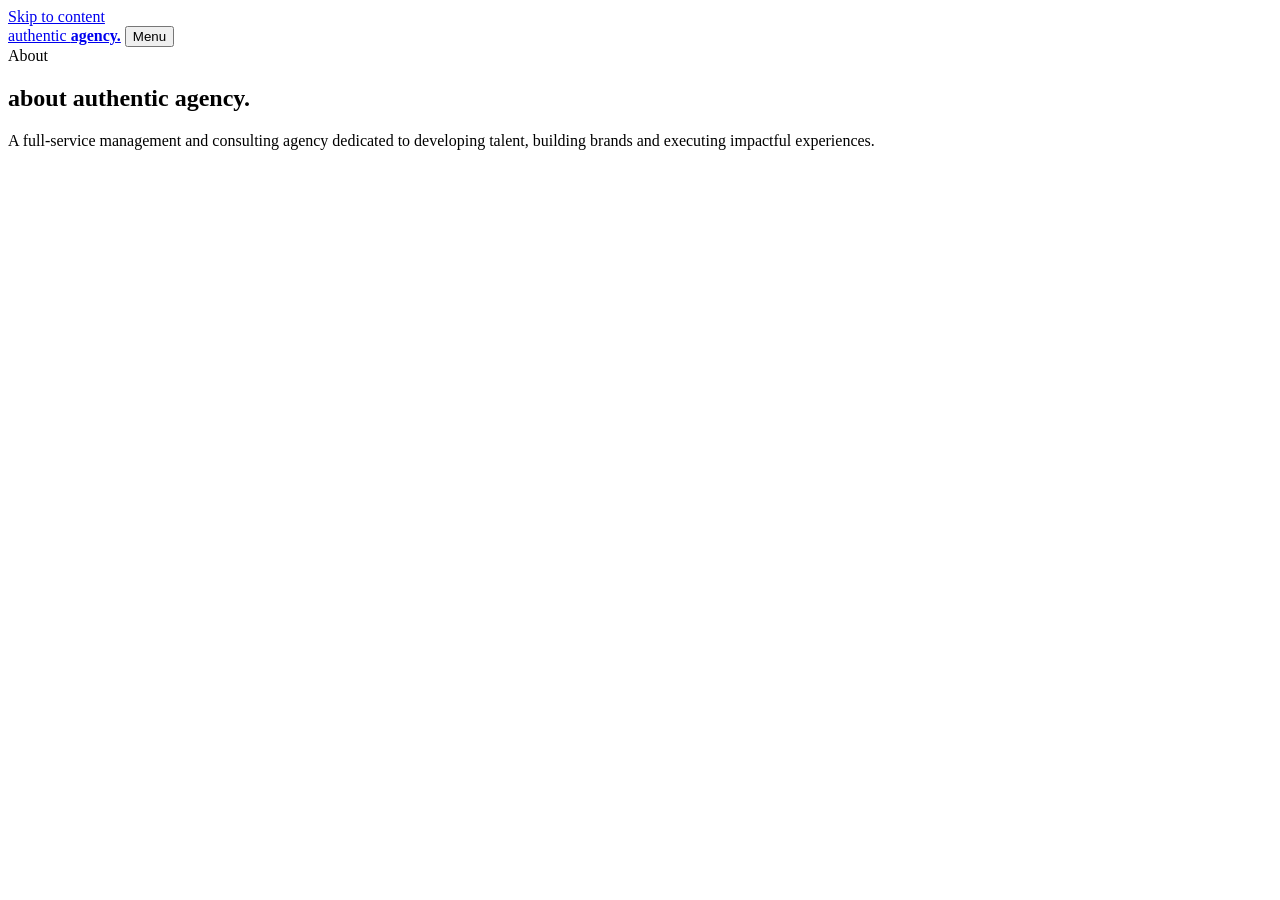
==== index.html @ ca61f328 "Create index.html" ====
<!DOCTYPE html>
<html lang="en">
<head>
  <meta charset="UTF-8">
  <meta name="viewport" content="width=device-width, initial-scale=1.0">
  <title>About Us | Authentic Agency</title>
  <meta name="description" content="Authentic Agency is a full-service management and consulting agency dedicated to developing talent, building brands and executing impactful experiences.">
  <link rel="icon" href="favicon.svg" type="image/svg+xml">
  <link href="https://fonts.googleapis.com/css2?family=Be+Vietnam+Pro:wght@400;500;600;700&family=Fraunces:opsz,wght@9..144,500;9..144,600&display=swap" rel="stylesheet">
  <link rel="stylesheet" href="css/styles.css">
</head>
<body>
  <a class="skip-link" href="#main">Skip to content</a>

  <header class="site-header">
    <div class="container header-inner">
      <a href="index.html" class="brand">authentic <strong>agency.</strong></a>
      <button class="nav-toggle" aria-controls="site-nav" aria-expanded="false">Menu</button>
      <nav class="site-nav" id="site-nav" aria-label="Main navigation">
        <!-- paste the 8-link menu here -->
      </nav>
    </div>
  </header>

  <main id="main">
    <section class="page-hero">
      <div class="container">
        <span class="kicker">About</span>
        <h1>about authentic agency.</h1>
        <p>A full-service management and consulting agency dedicated to developing talent, building brands and executing impactful experiences.</p>
      </div>
    </section>
  </main>

  <footer class="site-footer">
    <!-- same footer as index.html -->
  </footer>

  <script src="js/main.js"></script>
</body>
</html>
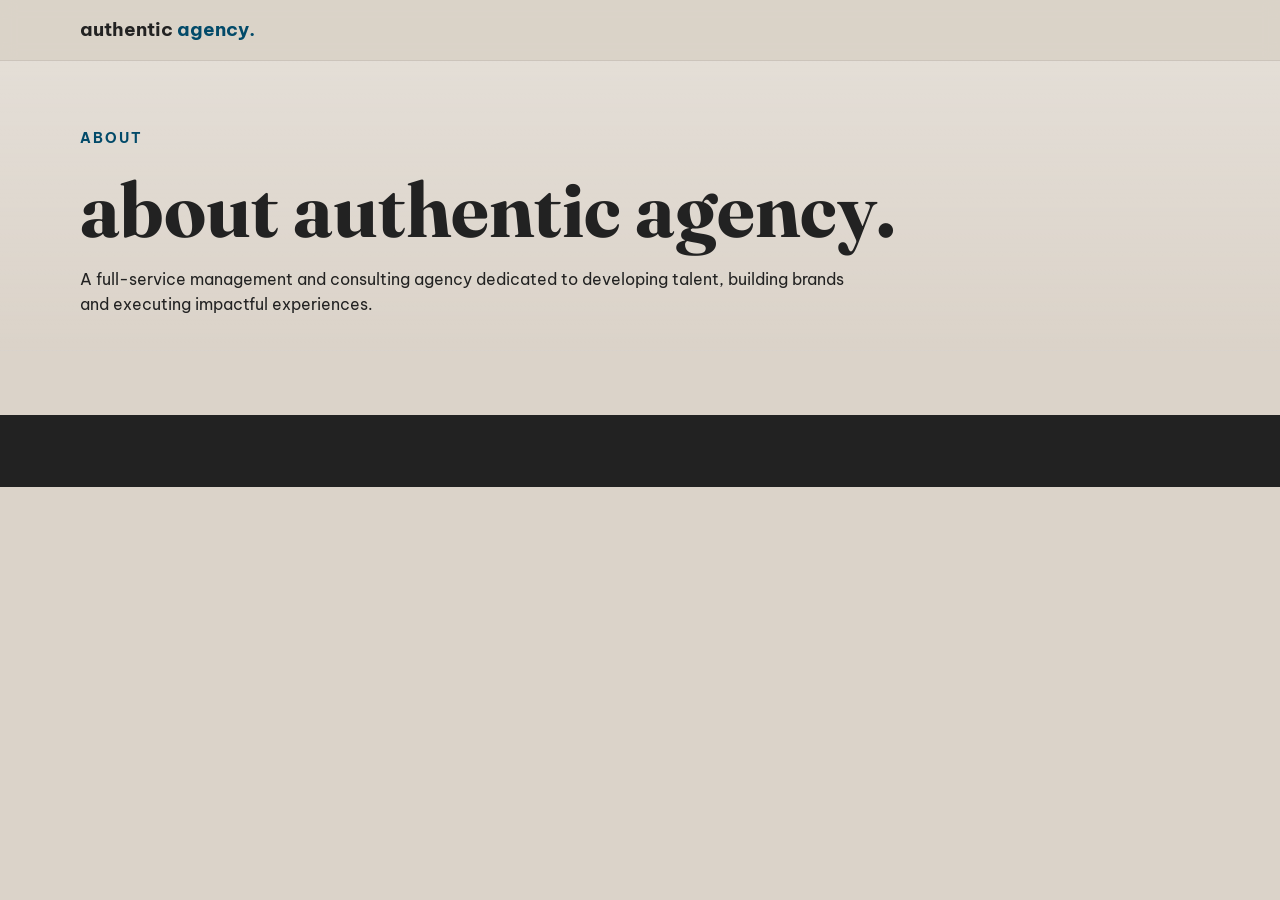
==== commit 83b24358: "Update index.html" ====
--- a/index.html
+++ b/index.html
@@ -33,7 +33,7 @@
   </main>
 
   <footer class="site-footer">
-    <!-- same footer as index.html -->
+   
   </footer>
 
   <script src="js/main.js"></script>
--- a/css/styles.css
+++ b/css/styles.css
@@ -0,0 +1,627 @@
+
+:root {
+  --sand: #DBD3C9;
+  --taupe: #CDC6BA;
+  --olive: #738063;
+  --blue: #024A69;
+  --ink: #222222;
+  --white: #ffffff;
+
+  --container: 1120px;
+  --radius: 24px;
+  --radius-small: 16px;
+  --shadow: 0 10px 30px rgba(34, 34, 34, 0.08);
+}
+
+*,
+*::before,
+*::after {
+  box-sizing: border-box;
+  margin: 0;
+  padding: 0;
+}
+
+html {
+  scroll-behavior: smooth;
+}
+
+body {
+  font-family: "Be Vietnam Pro", Arial, sans-serif;
+  background: var(--sand);
+  color: var(--ink);
+  line-height: 1.6;
+  min-height: 100vh;
+}
+
+img,
+svg {
+  max-width: 100%;
+  display: block;
+}
+
+a {
+  color: inherit;
+  text-decoration: none;
+}
+
+ul,
+ol {
+  list-style: none;
+}
+
+button {
+  font: inherit;
+  cursor: pointer;
+}
+
+.container {
+  width: min(92%, var(--container));
+  margin-inline: auto;
+}
+
+.skip-link {
+  position: absolute;
+  left: -9999px;
+  top: auto;
+}
+
+.skip-link:focus {
+  left: 1rem;
+  top: 1rem;
+  background: var(--white);
+  color: var(--ink);
+  padding: 0.8rem 1rem;
+  z-index: 999;
+  border-radius: 8px;
+}
+
+
+
+h1, h2, h3, h4 {
+  font-family: "Grown", "Fraunces", Georgia, serif;
+  line-height: 1.05;
+  overflow-wrap: break-word;
+}
+
+h1 {
+  font-size: clamp(2.6rem, 6vw, 5.2rem);
+  text-transform: lowercase;
+}
+
+h2 {
+  font-size: clamp(2rem, 4vw, 3.2rem);
+  text-transform: lowercase;
+}
+
+h3 {
+  font-size: 1.35rem;
+}
+
+p {
+  overflow-wrap: break-word;
+}
+
+.kicker {
+  display: inline-block;
+  margin-bottom: 0.8rem;
+  color: var(--blue);
+  font-size: 0.85rem;
+  font-weight: 700;
+  letter-spacing: 0.14em;
+  text-transform: uppercase;
+}
+
+.kicker.light {
+  color: #d8e4ec;
+}
+
+.section-head {
+  max-width: 720px;
+  margin-bottom: 2rem;
+}
+
+.section-head h2 {
+  margin-bottom: 0.8rem;
+}
+
+/* =====================================
+   Buttons
+===================================== */
+
+.btn {
+  display: inline-flex;
+  align-items: center;
+  justify-content: center;
+  min-height: 48px;
+  padding: 0.95rem 1.5rem;
+  border-radius: 999px;
+  border: 1px solid transparent;
+  font-weight: 600;
+  transition: transform 0.2s ease, opacity 0.2s ease;
+}
+
+.btn:hover {
+  opacity: 0.94;
+  transform: translateY(-1px);
+}
+
+.btn-primary {
+  background: var(--blue);
+  color: var(--white);
+}
+
+.btn-secondary {
+  border-color: var(--ink);
+  color: var(--ink);
+  background: transparent;
+}
+
+.btn-light {
+  background: var(--white);
+  color: var(--ink);
+}
+
+/* =====================================
+   Header and Navigation
+===================================== */
+
+.site-header {
+  position: sticky;
+  top: 0;
+  z-index: 100;
+  background: rgba(219, 211, 201, 0.95);
+  backdrop-filter: blur(8px);
+  border-bottom: 1px solid rgba(34, 34, 34, 0.08);
+}
+
+.site-header.scrolled {
+  box-shadow: 0 6px 24px rgba(34, 34, 34, 0.1);
+}
+
+.header-inner {
+  display: flex;
+  align-items: center;
+  justify-content: space-between;
+  gap: 1rem;
+  padding: 0.9rem 0;
+}
+
+.brand {
+  font-size: 1.2rem;
+  font-weight: 700;
+  text-transform: lowercase;
+}
+
+.brand strong {
+  color: var(--blue);
+}
+
+.nav-toggle {
+  display: none;
+  border: 1px solid rgba(34, 34, 34, 0.2);
+  background: var(--white);
+  border-radius: 999px;
+  padding: 0.7rem 1rem;
+  font-weight: 600;
+}
+
+.site-nav {
+  display: block;
+}
+
+.menu {
+  display: flex;
+  align-items: center;
+  gap: 1rem;
+}
+
+.menu a {
+  padding: 0.5rem 0.25rem;
+  font-weight: 500;
+}
+
+.menu a:hover,
+.menu a.active {
+  color: var(--blue);
+}
+
+.menu a.active {
+  font-weight: 700;
+}
+
+/* =====================================
+   Hero and Page Hero
+===================================== */
+
+.hero {
+  padding: 4.5rem 0 3rem;
+  background:
+    linear-gradient(180deg, rgba(255, 255, 255, 0.25), rgba(255, 255, 255, 0)),
+    var(--sand);
+}
+
+.hero-inner {
+  display: grid;
+  grid-template-columns: 1.15fr 0.85fr;
+  gap: 2rem;
+  align-items: center;
+}
+
+.hero-copy h1 {
+  margin-bottom: 1rem;
+}
+
+.hero-copy p {
+  max-width: 56ch;
+  margin-bottom: 1.75rem;
+  font-size: 1.05rem;
+}
+
+.hero-actions {
+  display: flex;
+  flex-wrap: wrap;
+  gap: 1rem;
+}
+
+.hero-panel {
+  min-height: 340px;
+  border-radius: var(--radius);
+  box-shadow: var(--shadow);
+  background:
+    linear-gradient(135deg, rgba(2, 74, 105, 0.82), rgba(115, 128, 99, 0.82)),
+    var(--taupe);
+  color: var(--white);
+  display: flex;
+  align-items: flex-end;
+  padding: 1.5rem;
+  font-weight: 600;
+}
+
+.page-hero {
+  padding: 4rem 0 2rem;
+  background:
+    linear-gradient(180deg, rgba(255, 255, 255, 0.25), rgba(255, 255, 255, 0)),
+    var(--sand);
+  border-bottom: 1px solid rgba(34, 34, 34, 0.06);
+}
+
+.page-hero h1 {
+  margin: 0.5rem 0 1rem;
+}
+
+.page-hero p {
+  max-width: 72ch;
+}
+
+/* =====================================
+   Sections
+===================================== */
+
+.section {
+  padding: 4rem 0;
+}
+
+.section-alt {
+  background: rgba(255, 255, 255, 0.28);
+}
+
+.section-dark {
+  background: var(--ink);
+  color: #efedeb;
+}
+
+.section-dark h2,
+.section-dark h3 {
+  color: var(--white);
+}
+
+.section-dark p {
+  color: rgba(255, 255, 255, 0.82);
+}
+
+.cta-panel {
+  display: flex;
+  align-items: center;
+  justify-content: space-between;
+  gap: 2rem;
+}
+
+/* =====================================
+   Grids and Cards
+===================================== */
+
+.grid-2,
+.grid-3,
+.grid-4 {
+  display: grid;
+  gap: 1.25rem;
+}
+
+.grid-2 { grid-template-columns: repeat(2, 1fr); }
+.grid-3 { grid-template-columns: repeat(3, 1fr); }
+.grid-4 { grid-template-columns: repeat(4, 1fr); }
+
+.split {
+  display: grid;
+  grid-template-columns: 1.1fr 0.9fr;
+  gap: 2rem;
+  align-items: start;
+}
+
+.card {
+  background: rgba(255, 255, 255, 0.66);
+  border: 1px solid rgba(34, 34, 34, 0.08);
+  border-radius: var(--radius);
+  padding: 1.5rem;
+  box-shadow: var(--shadow);
+}
+
+.card h3 {
+  margin-bottom: 0.8rem;
+}
+
+.card p {
+  margin-bottom: 1rem;
+}
+
+.card-link {
+  color: var(--blue);
+  font-weight: 700;
+}
+
+.media-placeholder {
+  min-height: 220px;
+  margin-bottom: 1rem;
+  border-radius: calc(var(--radius) - 8px);
+  background:
+    linear-gradient(135deg, rgba(2, 74, 105, 0.82), rgba(115, 128, 99, 0.82)),
+    var(--taupe);
+  color: var(--white);
+  display: flex;
+  align-items: center;
+  justify-content: center;
+  text-align: center;
+  padding: 1rem;
+  font-weight: 700;
+}
+
+.list {
+  list-style: disc;
+  padding-left: 1.2rem;
+}
+
+.list li {
+  margin: 0.5rem 0;
+}
+
+.notice {
+  background: var(--white);
+  border: 1px solid rgba(34, 34, 34, 0.08);
+  border-radius: var(--radius-small);
+  padding: 1rem 1.25rem;
+  margin-bottom: 1.5rem;
+}
+
+.badge {
+  display: inline-block;
+  padding: 0.4rem 0.8rem;
+  border-radius: 999px;
+  background: rgba(2, 74, 105, 0.09);
+  color: var(--blue);
+  font-size: 0.85rem;
+  font-weight: 700;
+  margin-bottom: 0.8rem;
+}
+
+/* =====================================
+   Forms (used from Day 12)
+===================================== */
+
+.contact-grid {
+  display: grid;
+  grid-template-columns: 1fr 1.2fr;
+  gap: 2rem;
+  align-items: start;
+}
+
+.form-grid {
+  display: grid;
+  grid-template-columns: repeat(2, 1fr);
+  gap: 1rem;
+}
+
+.field.full {
+  grid-column: 1 / -1;
+}
+
+label {
+  display: block;
+  font-weight: 600;
+  margin-bottom: 0.4rem;
+}
+
+input,
+select,
+textarea {
+  width: 100%;
+  min-height: 50px;
+  padding: 0.9rem 1rem;
+  border: 1px solid rgba(34, 34, 34, 0.18);
+  border-radius: var(--radius-small);
+  background: var(--white);
+  color: var(--ink);
+  font: inherit;
+}
+
+textarea {
+  min-height: 160px;
+  resize: vertical;
+}
+
+.checkbox-label {
+  display: flex;
+  align-items: flex-start;
+  gap: 0.75rem;
+  font-weight: 500;
+}
+
+.checkbox-label input {
+  width: auto;
+  min-height: auto;
+  margin-top: 0.3rem;
+}
+
+.field-error {
+  min-height: 1.3rem;
+  margin-top: 0.35rem;
+  color: #8f1d1d;
+  font-size: 0.9rem;
+}
+
+.invalid {
+  border-color: #b42323;
+  background: #fff7f7;
+}
+
+.form-message {
+  margin-top: 1rem;
+  font-weight: 700;
+}
+
+.form-message.success { color: #1d5c3a; }
+.form-message.error { color: #8f1d1d; }
+
+/* =====================================
+   Footer
+===================================== */
+
+.site-footer {
+  background: var(--ink);
+  color: #ddd;
+  padding: 3rem 0 1.5rem;
+  margin-top: 4rem;
+}
+
+.footer-grid {
+  display: grid;
+  grid-template-columns: 2fr 1fr 1fr;
+  gap: 2rem;
+}
+
+.site-footer h3,
+.site-footer h4 {
+  color: var(--white);
+  margin-bottom: 1rem;
+}
+
+.site-footer p {
+  margin-bottom: 0.75rem;
+}
+
+.footer-list {
+  display: grid;
+  gap: 0.65rem;
+}
+
+.site-footer a:hover {
+  color: var(--white);
+  text-decoration: underline;
+}
+
+.footer-bottom {
+  display: flex;
+  flex-wrap: wrap;
+  justify-content: space-between;
+  gap: 1rem;
+  border-top: 1px solid rgba(255, 255, 255, 0.12);
+  margin-top: 2rem;
+  padding-top: 1rem;
+  color: #bbb;
+}
+
+/* =====================================
+   Focus and Accessibility
+===================================== */
+
+a:focus-visible,
+button:focus-visible,
+input:focus-visible,
+select:focus-visible,
+textarea:focus-visible {
+  outline: 3px solid var(--blue);
+  outline-offset: 2px;
+}
+
+/* =====================================
+   Responsive
+===================================== */
+
+@media (max-width: 1020px) {
+  .grid-4 { grid-template-columns: repeat(2, 1fr); }
+}
+
+@media (max-width: 900px) {
+  .hero-inner,
+  .split,
+  .contact-grid {
+    grid-template-columns: 1fr;
+  }
+
+  .grid-3,
+  .grid-4 {
+    grid-template-columns: repeat(2, 1fr);
+  }
+
+  .nav-toggle {
+    display: inline-flex;
+  }
+
+  .site-nav {
+    position: absolute;
+    top: 100%;
+    left: 0;
+    right: 0;
+    display: none;
+    background: var(--sand);
+    border-bottom: 1px solid rgba(34, 34, 34, 0.12);
+    padding: 1rem 0;
+    box-shadow: var(--shadow);
+  }
+
+  .site-nav.open {
+    display: block;
+  }
+
+  .menu {
+    flex-direction: column;
+    align-items: flex-start;
+    gap: 0.85rem;
+    width: 92%;
+    margin-inline: auto;
+  }
+}
+
+@media (max-width: 700px) {
+  .grid-2,
+  .grid-3,
+  .grid-4 {
+    grid-template-columns: 1fr;
+  }
+
+  .form-grid {
+    grid-template-columns: 1fr;
+  }
+
+  .cta-panel {
+    flex-direction: column;
+    align-items: flex-start;
+  }
+
+  .footer-grid {
+    grid-template-columns: 1fr;
+  }
+
+  .footer-bottom {
+    flex-direction: column;
+  }
+}
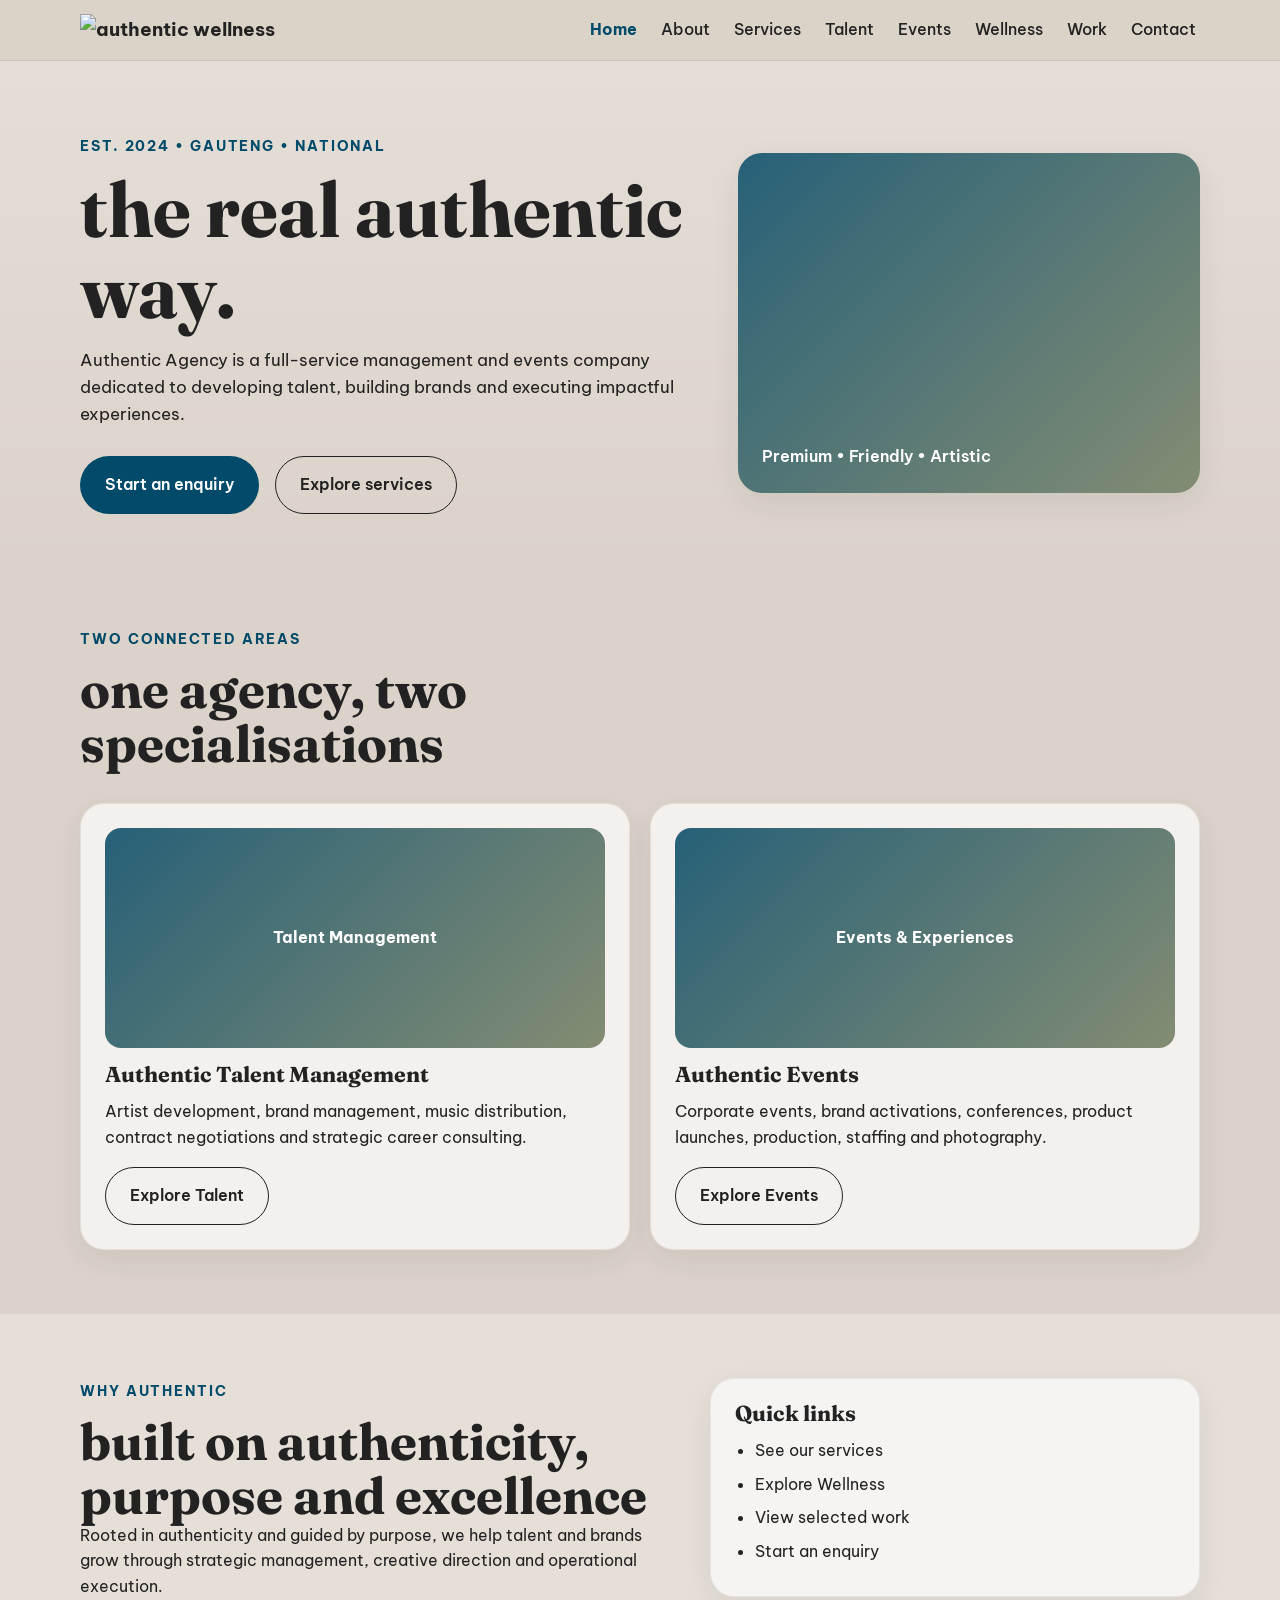
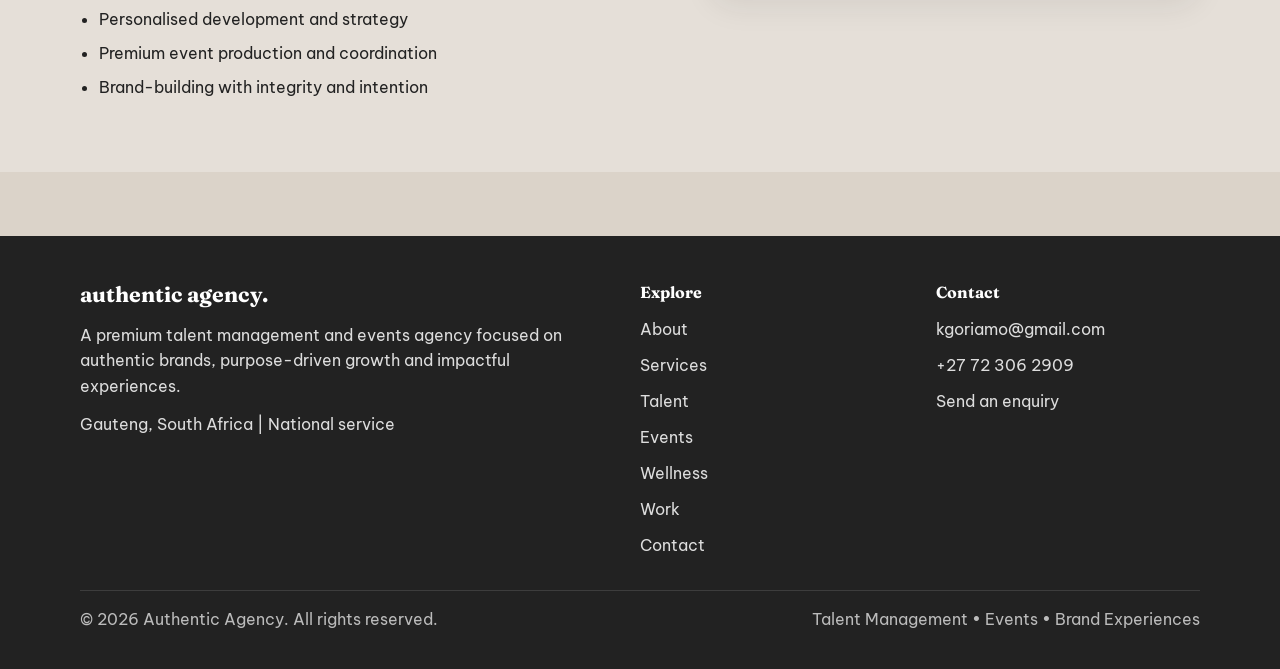
==== commit 04259cee: "Update index.html" ====
--- a/index.html
+++ b/index.html
@@ -3,39 +3,380 @@
 <head>
   <meta charset="UTF-8">
   <meta name="viewport" content="width=device-width, initial-scale=1.0">
-  <title>About Us | Authentic Agency</title>
-  <meta name="description" content="Authentic Agency is a full-service management and consulting agency dedicated to developing talent, building brands and executing impactful experiences.">
+
+  <title>Authentic Agency | Talent Management & Events</title>
+
+  <meta name="description"
+    content="Authentic Agency is a premium talent management and events company dedicated to developing talent, building brands and executing impactful experiences.">
+
   <link rel="icon" href="favicon.svg" type="image/svg+xml">
+
   <link href="https://fonts.googleapis.com/css2?family=Be+Vietnam+Pro:wght@400;500;600;700&family=Fraunces:opsz,wght@9..144,500;9..144,600&display=swap" rel="stylesheet">
+
   <link rel="stylesheet" href="css/styles.css">
 </head>
+
 <body>
+
   <a class="skip-link" href="#main">Skip to content</a>
 
+  <!-- HEADER / NAVIGATION -->
   <header class="site-header">
     <div class="container header-inner">
-      <a href="index.html" class="brand">authentic <strong>agency.</strong></a>
-      <button class="nav-toggle" aria-controls="site-nav" aria-expanded="false">Menu</button>
-      <nav class="site-nav" id="site-nav" aria-label="Main navigation">
-        <!-- paste the 8-link menu here -->
+
+      <a href="index.html" class="brand">
+        <img
+          src="assets/images/logo/logo-wellness-transparent.png"
+          alt="Authentic Wellness"
+          class="brand-logo">
+      </a>
+
+      <button
+        class="nav-toggle"
+        aria-controls="site-nav"
+        aria-expanded="false">
+        Menu
+      </button>
+
+      <nav
+        class="site-nav"
+        id="site-nav"
+        aria-label="Main navigation">
+
+        <ul class="menu">
+          <li><a href="index.html">Home</a></li>
+          <li><a href="About.html">About</a></li>
+          <li><a href="Services.html">Services</a></li>
+          <li><a href="Talent.html">Talent</a></li>
+          <li><a href="Events.html">Events</a></li>
+          <li><a href="Wellness.html">Wellness</a></li>
+          <li><a href="Portfolio.html">Work</a></li>
+          <li><a href="Contact.html">Contact</a></li>
+        </ul>
+
       </nav>
+
     </div>
   </header>
 
+
+  <!-- MAIN CONTENT -->
   <main id="main">
-    <section class="page-hero">
+
+    <!-- HERO -->
+    <section class="hero">
+
+      <div class="container hero-inner">
+
+        <div class="hero-copy">
+
+          <span class="kicker">
+            Est. 2024 • Gauteng • National
+          </span>
+
+          <h1>
+            the real authentic way.
+          </h1>
+
+          <p>
+            Authentic Agency is a full-service management and events company
+            dedicated to developing talent, building brands and executing
+            impactful experiences.
+          </p>
+
+          <div class="hero-actions">
+
+            <a class="btn btn-primary" href="Contact.html">
+              Start an enquiry
+            </a>
+
+            <a class="btn btn-secondary" href="Services.html">
+              Explore services
+            </a>
+
+          </div>
+
+        </div>
+
+        <div class="hero-panel">
+          <p>Premium • Friendly • Artistic</p>
+        </div>
+
+      </div>
+
+    </section>
+
+
+    <!-- TWO SPECIALISATIONS -->
+    <section class="section">
+
       <div class="container">
-        <span class="kicker">About</span>
-        <h1>about authentic agency.</h1>
-        <p>A full-service management and consulting agency dedicated to developing talent, building brands and executing impactful experiences.</p>
-      </div>
+
+        <div class="section-head">
+
+          <span class="kicker">
+            Two connected areas
+          </span>
+
+          <h2>
+            one agency, two specialisations
+          </h2>
+
+        </div>
+
+
+        <div class="grid-2">
+
+          <article class="card">
+
+            <div class="media-placeholder">
+              Talent Management
+            </div>
+
+            <h3>
+              Authentic Talent Management
+            </h3>
+
+            <p>
+              Artist development, brand management, music distribution,
+              contract negotiations and strategic career consulting.
+            </p>
+
+            <a class="btn btn-secondary" href="Talent.html">
+              Explore Talent
+            </a>
+
+          </article>
+
+
+          <article class="card">
+
+            <div class="media-placeholder">
+              Events & Experiences
+            </div>
+
+            <h3>
+              Authentic Events
+            </h3>
+
+            <p>
+              Corporate events, brand activations, conferences,
+              product launches, production, staffing and photography.
+            </p>
+
+            <a class="btn btn-secondary" href="Events.html">
+              Explore Events
+            </a>
+
+          </article>
+
+        </div>
+
+      </div>
+
     </section>
+
+
+    <!-- WHY AUTHENTIC -->
+    <section class="section section-alt">
+
+      <div class="container split">
+
+        <div>
+
+          <span class="kicker">
+            Why Authentic
+          </span>
+
+          <h2>
+            built on authenticity, purpose and excellence
+          </h2>
+
+          <p>
+            Rooted in authenticity and guided by purpose, we help talent
+            and brands grow through strategic management, creative direction
+            and operational execution.
+          </p>
+
+          <ul class="list">
+
+            <li>
+              Personalised development and strategy
+            </li>
+
+            <li>
+              Premium event production and coordination
+            </li>
+
+            <li>
+              Brand-building with integrity and intention
+            </li>
+
+          </ul>
+
+        </div>
+
+
+        <div class="card">
+
+          <h3>
+            Quick links
+          </h3>
+
+          <ul class="list">
+
+            <li>
+              <a href="Services.html">
+                See our services
+              </a>
+            </li>
+
+            <li>
+              <a href="Wellness.html">
+                Explore Wellness
+              </a>
+            </li>
+
+            <li>
+              <a href="Portfolio.html">
+                View selected work
+              </a>
+            </li>
+
+            <li>
+              <a href="Contact.html">
+                Start an enquiry
+              </a>
+            </li>
+
+          </ul>
+
+        </div>
+
+      </div>
+
+    </section>
+
   </main>
 
+
+  <!-- FOOTER -->
   <footer class="site-footer">
-   
+
+    <div class="container">
+
+      <div class="footer-grid">
+
+        <div>
+
+          <h3>
+            authentic agency.
+          </h3>
+
+          <p>
+            A premium talent management and events agency focused on
+            authentic brands, purpose-driven growth and impactful experiences.
+          </p>
+
+          <p>
+            Gauteng, South Africa | National service
+          </p>
+
+        </div>
+
+
+        <div>
+
+          <h4>
+            Explore
+          </h4>
+
+          <ul class="footer-list">
+            <li>
+              <a href="About.html">About</a>
+            </li>
+
+            <li>
+              <a href="Services.html">Services</a>
+            </li>
+
+            <li>
+              <a href="Talent.html">Talent</a>
+            </li>
+
+            <li>
+              <a href="Events.html">Events</a>
+            </li>
+
+            <li>
+              <a href="Wellness.html">Wellness</a>
+            </li>
+
+            <li>
+              <a href="Portfolio.html">Work</a>
+            </li>
+
+            <li>
+              <a href="Contact.html">Contact</a>
+            </li>
+
+          </ul>
+
+        </div>
+
+
+        <div>
+
+          <h4>
+            Contact
+          </h4>
+
+          <ul class="footer-list">
+
+            <li>
+              <a href="mailto:kgoriamo@gmail.com">
+                kgoriamo@gmail.com
+              </a>
+            </li>
+
+            <li>
+              <a href="tel:+27723062909">
+                +27 72 306 2909
+              </a>
+            </li>
+
+            <li>
+              <a href="Contact.html">
+                Send an enquiry
+              </a>
+            </li>
+
+          </ul>
+
+        </div>
+
+      </div>
+
+
+      <div class="footer-bottom">
+
+        <p>
+          © <span id="year"></span> Authentic Agency.
+          All rights reserved.
+        </p>
+
+        <p>
+          Talent Management • Events • Brand Experiences
+        </p>
+
+      </div>
+
+    </div>
+
   </footer>
 
+
   <script src="js/main.js"></script>
+
 </body>
 </html>
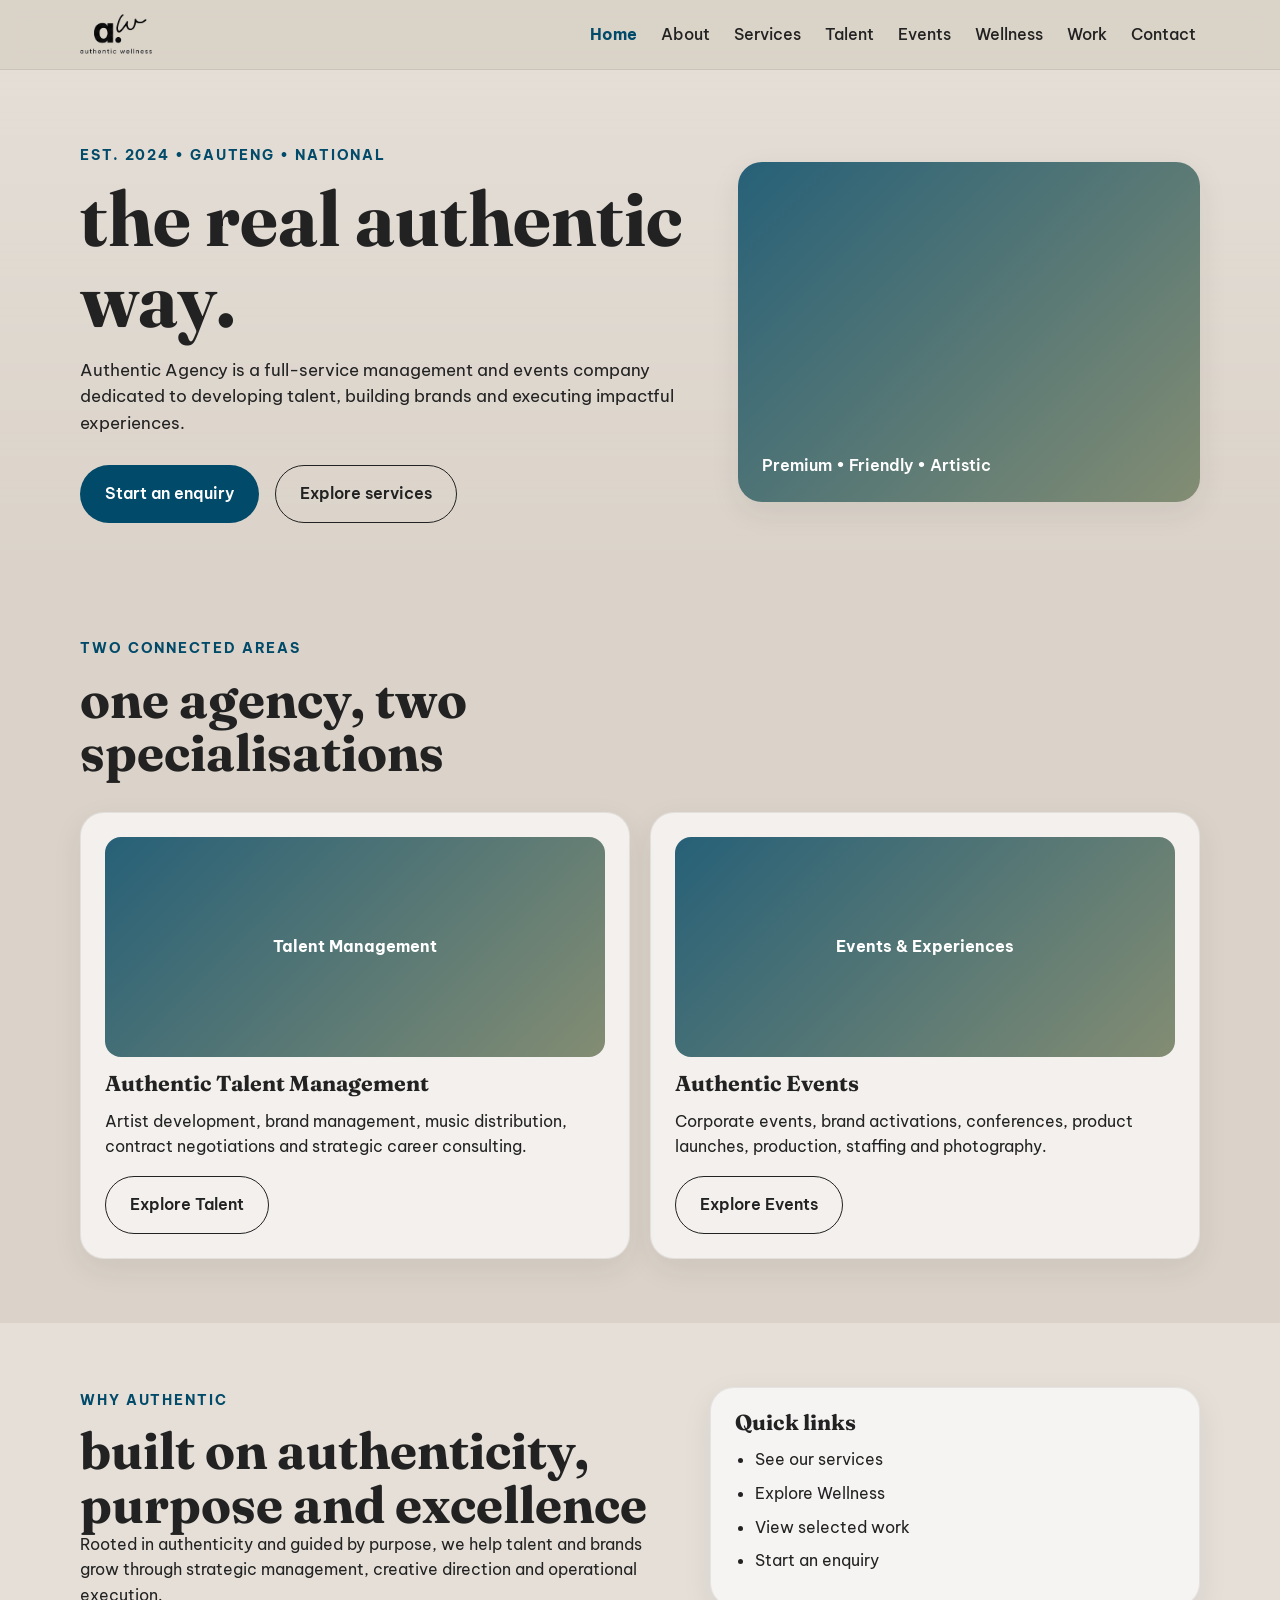
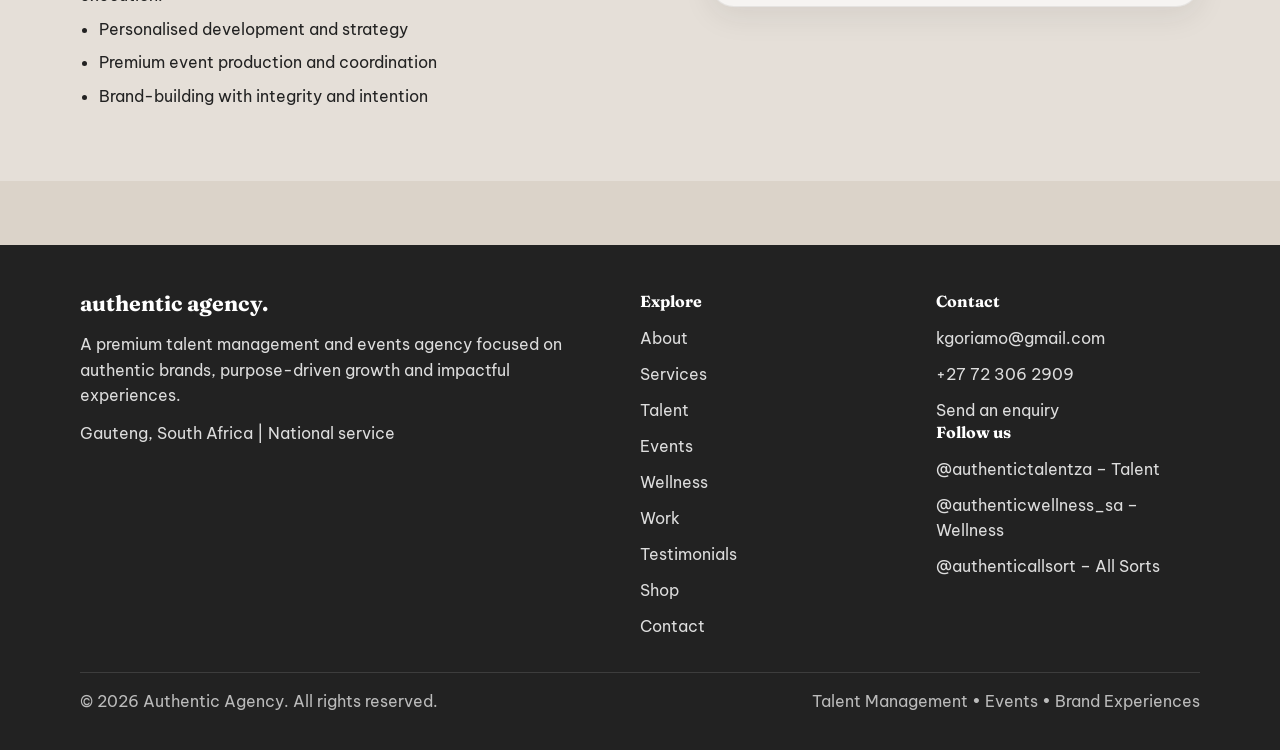
==== commit b8519f17: "Update Authentic Agency website" ====
--- a/index.html
+++ b/index.html
@@ -1,17 +1,23 @@
 <!DOCTYPE html>
 <html lang="en">
+
 <head>
   <meta charset="UTF-8">
   <meta name="viewport" content="width=device-width, initial-scale=1.0">
 
   <title>Authentic Agency | Talent Management & Events</title>
 
-  <meta name="description"
-    content="Authentic Agency is a premium talent management and events company dedicated to developing talent, building brands and executing impactful experiences.">
+  <meta
+    name="description"
+    content="Authentic Agency is a premium talent management and events company dedicated to developing talent, building brands and executing impactful experiences."
+  >
 
   <link rel="icon" href="favicon.svg" type="image/svg+xml">
 
-  <link href="https://fonts.googleapis.com/css2?family=Be+Vietnam+Pro:wght@400;500;600;700&family=Fraunces:opsz,wght@9..144,500;9..144,600&display=swap" rel="stylesheet">
+  <link
+    href="https://fonts.googleapis.com/css2?family=Be+Vietnam+Pro:wght@400;500;600;700&family=Fraunces:opsz,wght@9..144,500;9..144,600&display=swap"
+    rel="stylesheet"
+  >
 
   <link rel="stylesheet" href="css/styles.css">
 </head>
@@ -28,21 +34,23 @@
         <img
           src="assets/images/logo/logo-wellness-transparent.png"
           alt="Authentic Wellness"
-          class="brand-logo">
+          class="brand-logo"
+        >
       </a>
 
       <button
         class="nav-toggle"
         aria-controls="site-nav"
-        aria-expanded="false">
+        aria-expanded="false"
+      >
         Menu
       </button>
 
       <nav
         class="site-nav"
         id="site-nav"
-        aria-label="Main navigation">
-
+        aria-label="Main navigation"
+      >
         <ul class="menu">
           <li><a href="index.html">Home</a></li>
           <li><a href="About.html">About</a></li>
@@ -53,19 +61,16 @@
           <li><a href="Portfolio.html">Work</a></li>
           <li><a href="Contact.html">Contact</a></li>
         </ul>
-
       </nav>
 
     </div>
   </header>
 
-
   <!-- MAIN CONTENT -->
   <main id="main">
 
     <!-- HERO -->
     <section class="hero">
-
       <div class="container hero-inner">
 
         <div class="hero-copy">
@@ -86,11 +91,17 @@
 
           <div class="hero-actions">
 
-            <a class="btn btn-primary" href="Contact.html">
+            <a
+              class="btn btn-primary"
+              href="Contact.html"
+            >
               Start an enquiry
             </a>
 
-            <a class="btn btn-secondary" href="Services.html">
+            <a
+              class="btn btn-secondary"
+              href="Services.html"
+            >
               Explore services
             </a>
 
@@ -99,17 +110,16 @@
         </div>
 
         <div class="hero-panel">
-          <p>Premium • Friendly • Artistic</p>
+          <p>
+            Premium • Friendly • Artistic
+          </p>
         </div>
 
       </div>
-
     </section>
-
 
     <!-- TWO SPECIALISATIONS -->
     <section class="section">
-
       <div class="container">
 
         <div class="section-head">
@@ -123,7 +133,6 @@
           </h2>
 
         </div>
-
 
         <div class="grid-2">
 
@@ -142,12 +151,14 @@
               contract negotiations and strategic career consulting.
             </p>
 
-            <a class="btn btn-secondary" href="Talent.html">
+            <a
+              class="btn btn-secondary"
+              href="Talent.html"
+            >
               Explore Talent
             </a>
 
           </article>
-
 
           <article class="card">
 
@@ -164,7 +175,10 @@
               product launches, production, staffing and photography.
             </p>
 
-            <a class="btn btn-secondary" href="Events.html">
+            <a
+              class="btn btn-secondary"
+              href="Events.html"
+            >
               Explore Events
             </a>
 
@@ -173,13 +187,10 @@
         </div>
 
       </div>
-
     </section>
-
 
     <!-- WHY AUTHENTIC -->
     <section class="section section-alt">
-
       <div class="container split">
 
         <div>
@@ -216,7 +227,6 @@
 
         </div>
 
-
         <div class="card">
 
           <h3>
@@ -254,19 +264,17 @@
         </div>
 
       </div>
-
     </section>
 
   </main>
-
 
   <!-- FOOTER -->
   <footer class="site-footer">
-
     <div class="container">
 
       <div class="footer-grid">
 
+        <!-- AGENCY -->
         <div>
 
           <h3>
@@ -284,7 +292,7 @@
 
         </div>
 
-
+        <!-- EXPLORE -->
         <div>
 
           <h4>
@@ -292,39 +300,68 @@
           </h4>
 
           <ul class="footer-list">
-            <li>
-              <a href="About.html">About</a>
-            </li>
-
-            <li>
-              <a href="Services.html">Services</a>
-            </li>
-
-            <li>
-              <a href="Talent.html">Talent</a>
-            </li>
-
-            <li>
-              <a href="Events.html">Events</a>
-            </li>
-
-            <li>
-              <a href="Wellness.html">Wellness</a>
-            </li>
-
-            <li>
-              <a href="Portfolio.html">Work</a>
-            </li>
-
-            <li>
-              <a href="Contact.html">Contact</a>
+
+            <li>
+              <a href="About.html">
+                About
+              </a>
+            </li>
+
+            <li>
+              <a href="Services.html">
+                Services
+              </a>
+            </li>
+
+            <li>
+              <a href="Talent.html">
+                Talent
+              </a>
+            </li>
+
+            <li>
+              <a href="Events.html">
+                Events
+              </a>
+            </li>
+
+            <li>
+              <a href="Wellness.html">
+                Wellness
+              </a>
+            </li>
+
+            <li>
+              <a href="Portfolio.html">
+                Work
+              </a>
+            </li>
+
+            <!-- NEW -->
+            <li>
+              <a href="testimonials.html">
+                Testimonials
+              </a>
+            </li>
+
+            <!-- NEW -->
+            <li>
+              <a href="shop.html">
+                Shop
+              </a>
+            </li>
+
+            <li>
+              <a href="Contact.html">
+                Contact
+              </a>
             </li>
 
           </ul>
 
         </div>
 
-
+        <!-- CONTACT + FOLLOW US -->
         <div>
 
           <h4>
@@ -353,11 +390,49 @@
 
           </ul>
 
+          <h4 class="footer-sub">
+            Follow us
+          </h4>
+
+          <ul class="footer-list">
+
+            <li>
+              <a
+                href="https://www.instagram.com/authentictalentza/"
+                target="_blank"
+                rel="noopener"
+              >
+                @authentictalentza – Talent
+              </a>
+            </li>
+
+            <li>
+              <a
+                href="https://www.instagram.com/authenticwellness_sa/"
+                target="_blank"
+                rel="noopener"
+              >
+                @authenticwellness_sa – Wellness
+              </a>
+            </li>
+
+            <li>
+              <a
+                href="https://www.instagram.com/authenticallsort/"
+                target="_blank"
+                rel="noopener"
+              >
+                @authenticallsort – All Sorts
+              </a>
+            </li>
+
+          </ul>
+
         </div>
 
       </div>
 
-
+      <!-- FOOTER BOTTOM -->
       <div class="footer-bottom">
 
         <p>
@@ -372,9 +447,7 @@
       </div>
 
     </div>
-
   </footer>
-
 
   <script src="js/main.js"></script>
 
--- a/css/styles.css
+++ b/css/styles.css
@@ -1,3 +1,7 @@
+/* =====================================
+   Authentic Agency - styles.css
+   Complete design system
+===================================== */
 
 :root {
   --sand: #DBD3C9;
@@ -75,7 +79,9 @@
   border-radius: 8px;
 }
 
-
+/* =====================================
+   Typography
+===================================== */
 
 h1, h2, h3, h4 {
   font-family: "Grown", "Fraunces", Georgia, serif;
@@ -104,7 +110,7 @@
 .kicker {
   display: inline-block;
   margin-bottom: 0.8rem;
-  color: var(--blue);
+  color: var(--accent, var(--blue));
   font-size: 0.85rem;
   font-weight: 700;
   letter-spacing: 0.14em;
@@ -123,6 +129,14 @@
 .section-head h2 {
   margin-bottom: 0.8rem;
 }
+
+/* =====================================
+   Division accents (one brand, subtle distinction)
+===================================== */
+
+body.division-talent { --accent: var(--blue); }
+body.division-events { --accent: var(--ink); }
+body.division-wellness { --accent: var(--olive); }
 
 /* =====================================
    Buttons
@@ -162,6 +176,21 @@
 }
 
 /* =====================================
+   Logos
+===================================== */
+
+.brand-logo {
+  height: 40px;
+  width: auto;
+}
+
+.page-logo {
+  max-width: 180px;
+  height: auto;
+  margin-bottom: 1.25rem;
+}
+
+/* =====================================
    Header and Navigation
 ===================================== */
 
@@ -222,7 +251,7 @@
 
 .menu a:hover,
 .menu a.active {
-  color: var(--blue);
+  color: var(--accent, var(--blue));
 }
 
 .menu a.active {
@@ -319,6 +348,18 @@
   color: rgba(255, 255, 255, 0.82);
 }
 
+.section-wellness {
+  background: var(--olive);
+}
+
+.section-wellness h2 {
+  color: #fff;
+}
+
+.section-wellness p {
+  color: rgba(255, 255, 255, 0.88);
+}
+
 .cta-panel {
   display: flex;
   align-items: center;
@@ -365,7 +406,7 @@
 }
 
 .card-link {
-  color: var(--blue);
+  color: var(--accent, var(--blue));
   font-weight: 700;
 }
 
@@ -383,6 +424,18 @@
   text-align: center;
   padding: 1rem;
   font-weight: 700;
+}
+
+body.division-wellness .media-placeholder {
+  background:
+    linear-gradient(135deg, rgba(115, 128, 99, 0.85), rgba(205, 198, 186, 0.9)),
+    var(--taupe);
+}
+
+body.division-events .media-placeholder {
+  background:
+    linear-gradient(135deg, rgba(34, 34, 34, 0.82), rgba(2, 74, 105, 0.82)),
+    var(--taupe);
 }
 
 .list {
@@ -413,8 +466,145 @@
   margin-bottom: 0.8rem;
 }
 
-/* =====================================
-   Forms (used from Day 12)
+.chip-row {
+  display: flex;
+  flex-wrap: wrap;
+  gap: 0.6rem;
+}
+
+.chip {
+  padding: 0.5rem 0.9rem;
+  border-radius: 999px;
+  background: rgba(115, 128, 99, 0.14);
+  font-weight: 600;
+  font-size: 0.9rem;
+}
+
+/* =====================================
+   Accordion (Services page, Day 9)
+===================================== */
+
+.accordion {
+  border: 1px solid rgba(34, 34, 34, 0.1);
+  border-radius: var(--radius-small);
+  background: var(--white);
+  overflow: hidden;
+}
+
+.accordion + .accordion {
+  margin-top: 1rem;
+}
+
+.accordion-toggle {
+  width: 100%;
+  display: flex;
+  justify-content: space-between;
+  align-items: center;
+  padding: 1.1rem 1.25rem;
+  background: none;
+  border: none;
+  font-weight: 700;
+  font-size: 1.05rem;
+  text-align: left;
+}
+
+.accordion-toggle::after {
+  content: "+";
+  font-size: 1.4rem;
+  color: var(--blue);
+}
+
+.accordion.open .accordion-toggle::after {
+  content: "–";
+}
+
+.accordion-panel {
+  display: none;
+  padding: 0 1.25rem 1.25rem;
+}
+
+.accordion.open .accordion-panel {
+  display: block;
+}
+
+/* =====================================
+   Portfolio filter (Day 11)
+===================================== */
+
+.filter-bar {
+  display: flex;
+  flex-wrap: wrap;
+  gap: 0.6rem;
+  margin-bottom: 1.5rem;
+}
+
+.filter-btn {
+  padding: 0.55rem 1rem;
+  border-radius: 999px;
+  border: 1px solid rgba(34, 34, 34, 0.2);
+  background: var(--white);
+  font-weight: 600;
+}
+
+.filter-btn.active {
+  background: var(--blue);
+  color: var(--white);
+  border-color: var(--blue);
+}
+
+.hidden {
+  display: none;
+}
+
+/* =====================================
+   Scroll reveal (Day 7)
+===================================== */
+
+.reveal {
+  opacity: 0;
+  transform: translateY(24px);
+  transition: opacity 0.6s ease, transform 0.6s ease;
+}
+
+.reveal.visible {
+  opacity: 1;
+  transform: none;
+}
+
+@media (prefers-reduced-motion: reduce) {
+  .reveal {
+    opacity: 1;
+    transform: none;
+    transition: none;
+  }
+}
+
+/* =====================================
+   Back to top (Day 14)
+===================================== */
+
+.back-to-top {
+  position: fixed;
+  right: 1.25rem;
+  bottom: 1.25rem;
+  width: 48px;
+  height: 48px;
+  border-radius: 50%;
+  background: var(--blue);
+  color: var(--white);
+  border: none;
+  display: none;
+  z-index: 90;
+}
+
+.back-to-top.show {
+  display: flex;
+  align-items: center;
+  justify-content: center;
+}
+
+/* =====================================
+   Forms
 ===================================== */
 
 .contact-grid {
@@ -471,6 +661,11 @@
   margin-top: 0.3rem;
 }
 
+.honeypot {
+  position: absolute;
+  left: -9999px;
+}
+
 .field-error {
   min-height: 1.3rem;
   margin-top: 0.35rem;
@@ -490,6 +685,12 @@
 
 .form-message.success { color: #1d5c3a; }
 .form-message.error { color: #8f1d1d; }
+
+.char-count {
+  font-size: 0.85rem;
+  color: #666;
+  text-align: right;
+}
 
 /* =====================================
    Footer
@@ -624,4 +825,22 @@
   .footer-bottom {
     flex-direction: column;
   }
+}
+
+@media (max-width: 480px) {
+  .hero {
+    padding: 3rem 0 2rem;
+  }
+
+  .hero-actions .btn {
+    width: 100%;
+  }
+
+  .card {
+    padding: 1.25rem;
+  }
+
+  .header-inner {
+    padding: 0.75rem 0;
+  }
 }
